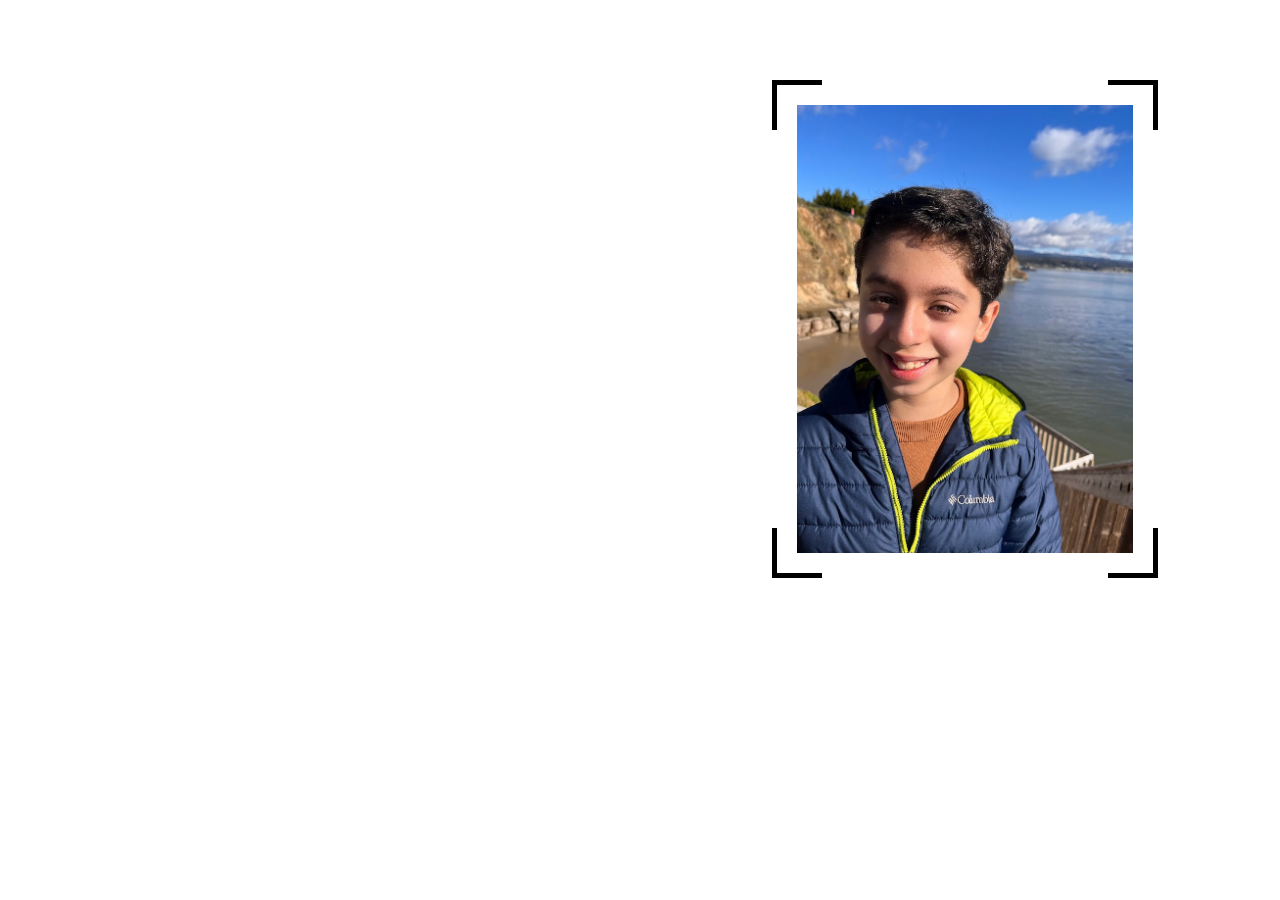
==== index.html @ b419989b "stuff" ====
<!DOCTYPE html>
<html lang="en">

<head>
    <meta charset="UTF-8">
    <meta name="viewport" content="width=device-width, initial-scale=1.0">
    <title>Document</title>
    <style>

        /* ---------------------ANIMATIONS------------------------ */

        @keyframes fadeInUp {
            0% {
                opacity: 0;
                transform: translateY(60px);
            }
            100% {
                opacity: 1;
                transform: translateY(0);
            }
        }

        /* For the animation, you can use this... */

        /* h1 {
            opacity: 0;
            transform: translateY(60px);
            animation: fadeInUp 1s cubic-bezier(0.77, 0, 0.175, 1) forwards;
        }

        h3, h4, h2 {
            opacity: 0;
            transform: translateY(60px);
            animation: fadeInUp 1s cubic-bezier(0.77, 0, 0.175, 1) forwards;
            animation-delay: 0.2s;
        } */

        /* ...or this. */
        /* Remember to keep one in comments, or they will both run! */

        h1 {
            opacity: 0;
            transform: translateY(60px);
            animation: fadeInUp 1s cubic-bezier(0.77, 0, 0.175, 1) forwards;
        }

        h3 {
            opacity: 0;
            transform: translateY(60px);
            animation: fadeInUp 1s cubic-bezier(0.77, 0, 0.175, 1) forwards;
            animation-delay: 0.2s;
        }

        h4 {
            opacity: 0;
            transform: translateY(60px);
            animation: fadeInUp 1s cubic-bezier(0.77, 0, 0.175, 1) forwards;
            animation-delay: 0.4s;
        }

        h2 {
            opacity: 0;
            transform: translateY(60px);
            animation: fadeInUp 1s cubic-bezier(0.77, 0, 0.175, 1) forwards;
            animation-delay: 0.4s;
        }

        /* ---------------------FONT FACE INITIALIZING------------------------ */

        @font-face {
            font-family: 'Gyst';
            src: url('/src/fonts/Gyst-Regular.otf') format('opentype');
            font-weight: normal;
            font-style: normal;
        }

        @font-face {
            font-family: 'Gyst';
            src: url('/src/fonts/Gyst-Bold.otf') format('opentype');
            font-weight: bold;
            font-style: normal;
        }

        @font-face {
            font-family: 'Gyst';
            src: url('/src/fonts/Gyst-BoldItalic.otf') format('opentype');
            font-weight: bold;
            font-style: italic;
        }

        @font-face {
            font-family: 'Gyst';
            src: url('/src/fonts/Gyst-Italic.otf') format('opentype');
            font-weight: normal;
            font-style: italic;
        }

        @font-face {
            font-family: 'Gyst';
            src: url('/src/fonts/Gyst-Light.otf') format('opentype');
            font-weight: lighter;
            font-style: normal;
        }

        @font-face {
            font-family: 'Gyst';
            src: url('/src/fonts/Gyst-LightItalic.otf') format('opentype');
            font-weight: lighter;
            font-style: italic;
        }

        @font-face {
            font-family: 'Gyst';
            src: url('/src/fonts/Gyst-Medium.otf') format('opentype');
            font-weight: 500;
            font-style: normal;
        }

        @font-face {
            font-family: 'Gyst';
            src: url('/src/fonts/Gyst-MediumItalic.otf') format('opentype');
            font-weight: 500;
            font-style: italic;
        }

        @font-face {
            font-family: 'Poppins';
            src: url('/src/fonts/Poppins-Regular.ttf') format('truetype');
            font-weight: normal;
            font-style: normal;
        }

        /* ---------------------STYLES------------------------ */

        h2 {
            font-family: 'Poppins';
            font-weight: lighter;
            font-size: 20px;
            margin-left: 5vw;
            margin-top: -20px;
            width: 50vw;
        }

        h1 {
            font-family: 'Gyst';
            font-weight: bolder;
            font-size: 90px;
            margin-left: 5vw;
        }

        h3 {
            font-family: 'Gyst';
            font-weight: medium;
            font-size: 20px;
            margin-left: 5vw;
            margin-top: -60px;
            margin-bottom: 40px;
        }

        h4 {
            font-family: 'Gyst';
            font-weight: lighter;
            font-style: italic;
            font-size: 20px;
            margin-left: 5vw;
            margin-top: -20px;
            margin-bottom: 25px;
        }

        img {
            --s: 50px;
            /* the size on the corner */
            --t: 5px;
            /* the thickness of the border */
            --g: 20px;
            /* the gap between the border and image */

            padding: calc(var(--g) + var(--t));
            outline: var(--t) solid #000000;
            /* the color here */
            outline-offset: calc(-1*var(--t));
            mask:
                conic-gradient(at var(--s) var(--s), #0000 75%, #000 0) 0 0/calc(100% - var(--s)) calc(100% - var(--s)),
                linear-gradient(#000 0 0) content-box;
            transition: .4s;
        }


        body {
            overflow-x: hidden;
        }

        ::-webkit-scrollbar {
            display: none;
        }

        #main {
            display: flex;
            justify-content: space-between;
            align-items: center;
            margin: 0;
            flex-direction: row;
        }

        /* ---------------------SIZE-BASED ADJUSTMENTS------------------------ */

        @media (max-width: 600px) {
            #main {
                flex-direction: column;
            }

            h2 {
                width: 85vw;
            }

            img {
                margin-left: 10vw;
                margin-top: 5vh;
            }
        }

        @media (min-width: 600px) {
            img:hover {
                outline-offset: calc(var(--g)/-1);
            }

            body{
                overflow-y: hidden;
            }

            img {
                margin-top: 22vh;
                margin-bottom: 20vh;
                height: 60vh;
                margin-left: 60px;
            }

            #main {
                margin-top: -14vh;
            }

            #text {
                margin-top: -20px;
            }
        }

                /* ---------------------STYLES THAT NEED OVERRIDING------------------------ */

        img {
            width: 60%;
            height: 60%;
            border-radius: 0px;
        }
    </style>
</head>

<body>
    <div id="main">
        <div id="text"  class="animate">
            <h1>Ayaan Grover</h1>
            <!-- <h3>/a 'ja:n 'groovər/</h3> -->

            <h3>/'uh-yaaan 'grow-vur/</h3>

            <h4>noun</h4>
            <h2>A 7th-grade student at the Harker School who is passionate about cricket, coding, swimming, and chess.
                These interests help the "Ayaan" develop physically, intellectually, and creatively as it progresses
                through middle school and beyond.</h2>
        </div>
        <div id="image">
            <a href="https://bento.me/ayaangrover"><img src="/src/images/IMG_0049.jpg" alt="Ayaan Grover"></a>
        </div>
    </div>
</body>

</html>
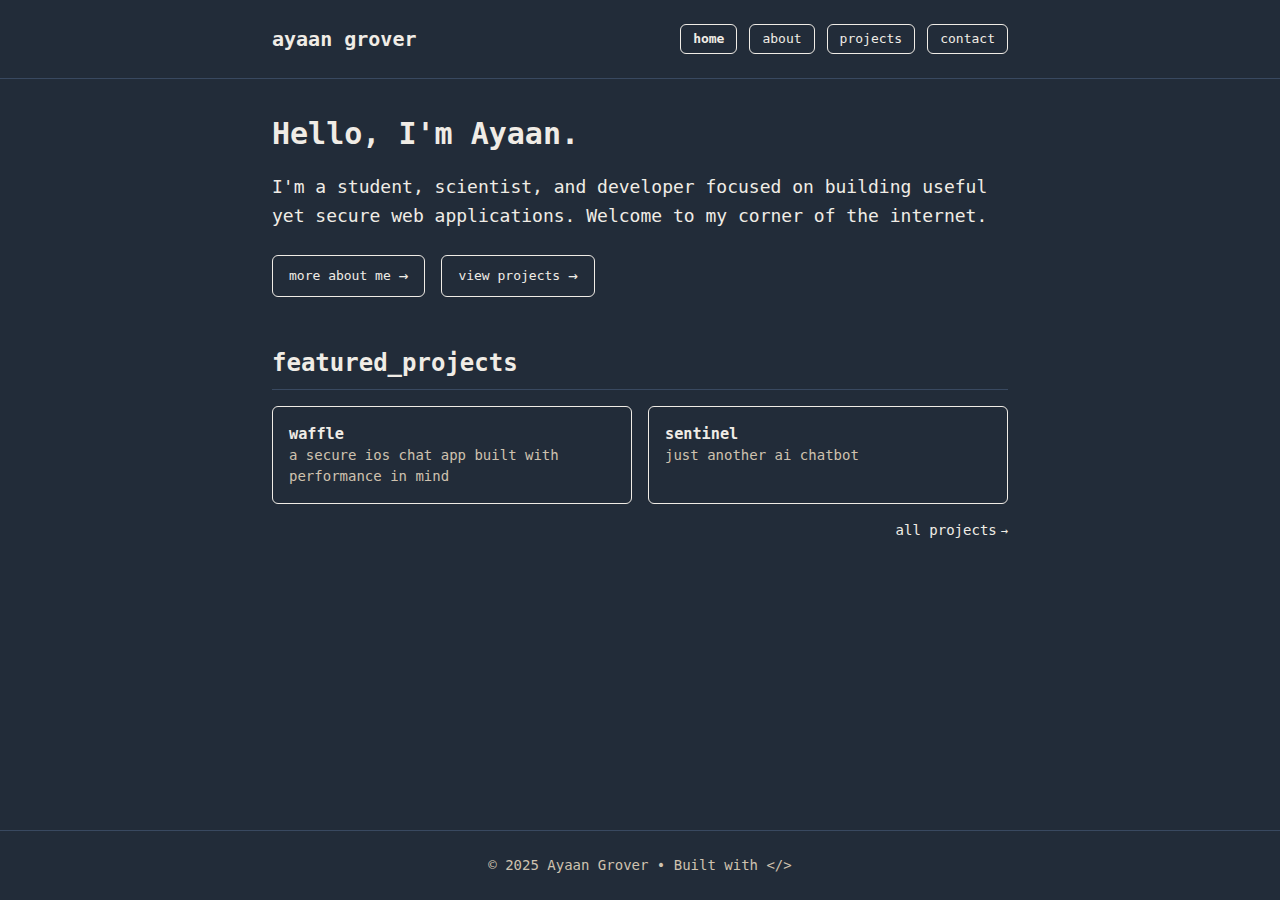
==== commit cc48e078: "add new site" ====
--- a/index.html
+++ b/index.html
@@ -1,276 +1,74 @@
 <!DOCTYPE html>
 <html lang="en">
+<head>
+  <meta charset="UTF-8">
+  <meta name="viewport" content="width=device-width, initial-scale=1.0">
+  <title>Ayaan Grover</title>
+  <link rel="stylesheet" href="styles.css">
+</head>
+<body class="dark">
+  <header class="site-header">
+    <div class="container">
+      <div class="header-content">
+        <h1 class="site-title">ayaan grover</h1>
+        <nav class="site-nav">
+          <a href="index.html" class="nav-link active">home</a>
+          <a href="about.html" class="nav-link">about</a>
+          <a href="projects.html" class="nav-link">projects</a>
+          <a href="contact.html" class="nav-link">contact</a>
+        </nav>
+      </div>
+    </div>
+  </header>
 
-<head>
-    <meta charset="UTF-8">
-    <meta name="viewport" content="width=device-width, initial-scale=1.0">
-    <title>Document</title>
-    <style>
+  <main>
+    <div class="container">
+      <div class="space-y-12">
+        <section class="space-y-4">
+          <h2 class="text-3xl font-bold">Hello, I'm Ayaan.</h2>
+          <p class="text-lg leading-relaxed">
+            I'm a student, scientist, and developer focused on building useful yet secure web applications. Welcome to my corner of the
+            internet.
+          </p>
+          <div class="flex gap-4 pt-2">
+            <a href="about.html" class="button">
+              more about me <span class="icon">→</span>
+            </a>
+            <a href="projects.html" class="button">
+              view projects <span class="icon">→</span>
+            </a>
+          </div>
+        </section>
 
-        /* ---------------------ANIMATIONS------------------------ */
+        <section class="space-y-4">
+          <h2 class="section-title">featured_projects</h2>
+          <div class="grid-2">
+            <a href="project-one.html" class="card">
+              <h3 class="font-bold">waffle</h3>
+              <p class="text-sm text-muted-foreground">a secure ios chat app built with performance in mind</p>
+            </a>
+            <a href="project-two.html" class="card">
+              <h3 class="font-bold">sentinel</h3>
+              <p class="text-sm text-muted-foreground">just another ai chatbot</p>
+            </a>
+          </div>
+          <div class="text-right">
+            <a href="projects.html" class="link-with-icon">
+              all projects <span class="icon-small">→</span>
+            </a>
+          </div>
+        </section>
+      </div>
+    </div>
+  </main>
 
-        @keyframes fadeInUp {
-            0% {
-                opacity: 0;
-                transform: translateY(60px);
-            }
-            100% {
-                opacity: 1;
-                transform: translateY(0);
-            }
-        }
+  <footer class="site-footer">
+    <div class="container">
+      <p>
+        © 2025 Ayaan Grover • Built with &lt;/&gt; 
+      </p>
+    </div>
+  </footer>
+</body>
+</html>
 
-        /* For the animation, you can use this... */
-
-        /* h1 {
-            opacity: 0;
-            transform: translateY(60px);
-            animation: fadeInUp 1s cubic-bezier(0.77, 0, 0.175, 1) forwards;
-        }
-
-        h3, h4, h2 {
-            opacity: 0;
-            transform: translateY(60px);
-            animation: fadeInUp 1s cubic-bezier(0.77, 0, 0.175, 1) forwards;
-            animation-delay: 0.2s;
-        } */
-
-        /* ...or this. */
-        /* Remember to keep one in comments, or they will both run! */
-
-        h1 {
-            opacity: 0;
-            transform: translateY(60px);
-            animation: fadeInUp 1s cubic-bezier(0.77, 0, 0.175, 1) forwards;
-        }
-
-        h3 {
-            opacity: 0;
-            transform: translateY(60px);
-            animation: fadeInUp 1s cubic-bezier(0.77, 0, 0.175, 1) forwards;
-            animation-delay: 0.2s;
-        }
-
-        h4 {
-            opacity: 0;
-            transform: translateY(60px);
-            animation: fadeInUp 1s cubic-bezier(0.77, 0, 0.175, 1) forwards;
-            animation-delay: 0.4s;
-        }
-
-        h2 {
-            opacity: 0;
-            transform: translateY(60px);
-            animation: fadeInUp 1s cubic-bezier(0.77, 0, 0.175, 1) forwards;
-            animation-delay: 0.4s;
-        }
-
-        /* ---------------------FONT FACE INITIALIZING------------------------ */
-
-        @font-face {
-            font-family: 'Gyst';
-            src: url('/src/fonts/Gyst-Regular.otf') format('opentype');
-            font-weight: normal;
-            font-style: normal;
-        }
-
-        @font-face {
-            font-family: 'Gyst';
-            src: url('/src/fonts/Gyst-Bold.otf') format('opentype');
-            font-weight: bold;
-            font-style: normal;
-        }
-
-        @font-face {
-            font-family: 'Gyst';
-            src: url('/src/fonts/Gyst-BoldItalic.otf') format('opentype');
-            font-weight: bold;
-            font-style: italic;
-        }
-
-        @font-face {
-            font-family: 'Gyst';
-            src: url('/src/fonts/Gyst-Italic.otf') format('opentype');
-            font-weight: normal;
-            font-style: italic;
-        }
-
-        @font-face {
-            font-family: 'Gyst';
-            src: url('/src/fonts/Gyst-Light.otf') format('opentype');
-            font-weight: lighter;
-            font-style: normal;
-        }
-
-        @font-face {
-            font-family: 'Gyst';
-            src: url('/src/fonts/Gyst-LightItalic.otf') format('opentype');
-            font-weight: lighter;
-            font-style: italic;
-        }
-
-        @font-face {
-            font-family: 'Gyst';
-            src: url('/src/fonts/Gyst-Medium.otf') format('opentype');
-            font-weight: 500;
-            font-style: normal;
-        }
-
-        @font-face {
-            font-family: 'Gyst';
-            src: url('/src/fonts/Gyst-MediumItalic.otf') format('opentype');
-            font-weight: 500;
-            font-style: italic;
-        }
-
-        @font-face {
-            font-family: 'Poppins';
-            src: url('/src/fonts/Poppins-Regular.ttf') format('truetype');
-            font-weight: normal;
-            font-style: normal;
-        }
-
-        /* ---------------------STYLES------------------------ */
-
-        h2 {
-            font-family: 'Poppins';
-            font-weight: lighter;
-            font-size: 20px;
-            margin-left: 5vw;
-            margin-top: -20px;
-            width: 50vw;
-        }
-
-        h1 {
-            font-family: 'Gyst';
-            font-weight: bolder;
-            font-size: 90px;
-            margin-left: 5vw;
-        }
-
-        h3 {
-            font-family: 'Gyst';
-            font-weight: medium;
-            font-size: 20px;
-            margin-left: 5vw;
-            margin-top: -60px;
-            margin-bottom: 40px;
-        }
-
-        h4 {
-            font-family: 'Gyst';
-            font-weight: lighter;
-            font-style: italic;
-            font-size: 20px;
-            margin-left: 5vw;
-            margin-top: -20px;
-            margin-bottom: 25px;
-        }
-
-        img {
-            --s: 50px;
-            /* the size on the corner */
-            --t: 5px;
-            /* the thickness of the border */
-            --g: 20px;
-            /* the gap between the border and image */
-
-            padding: calc(var(--g) + var(--t));
-            outline: var(--t) solid #000000;
-            /* the color here */
-            outline-offset: calc(-1*var(--t));
-            mask:
-                conic-gradient(at var(--s) var(--s), #0000 75%, #000 0) 0 0/calc(100% - var(--s)) calc(100% - var(--s)),
-                linear-gradient(#000 0 0) content-box;
-            transition: .4s;
-        }
-
-
-        body {
-            overflow-x: hidden;
-        }
-
-        ::-webkit-scrollbar {
-            display: none;
-        }
-
-        #main {
-            display: flex;
-            justify-content: space-between;
-            align-items: center;
-            margin: 0;
-            flex-direction: row;
-        }
-
-        /* ---------------------SIZE-BASED ADJUSTMENTS------------------------ */
-
-        @media (max-width: 600px) {
-            #main {
-                flex-direction: column;
-            }
-
-            h2 {
-                width: 85vw;
-            }
-
-            img {
-                margin-left: 10vw;
-                margin-top: 5vh;
-            }
-        }
-
-        @media (min-width: 600px) {
-            img:hover {
-                outline-offset: calc(var(--g)/-1);
-            }
-
-            body{
-                overflow-y: hidden;
-            }
-
-            img {
-                margin-top: 22vh;
-                margin-bottom: 20vh;
-                height: 60vh;
-                margin-left: 60px;
-            }
-
-            #main {
-                margin-top: -14vh;
-            }
-
-            #text {
-                margin-top: -20px;
-            }
-        }
-
-                /* ---------------------STYLES THAT NEED OVERRIDING------------------------ */
-
-        img {
-            width: 60%;
-            height: 60%;
-            border-radius: 0px;
-        }
-    </style>
-</head>
-
-<body>
-    <div id="main">
-        <div id="text"  class="animate">
-            <h1>Ayaan Grover</h1>
-            <!-- <h3>/a 'ja:n 'groovər/</h3> -->
-
-            <h3>/'uh-yaaan 'grow-vur/</h3>
-
-            <h4>noun</h4>
-            <h2>A 7th-grade student at the Harker School who is passionate about cricket, coding, swimming, and chess.
-                These interests help the "Ayaan" develop physically, intellectually, and creatively as it progresses
-                through middle school and beyond.</h2>
-        </div>
-        <div id="image">
-            <a href="https://bento.me/ayaangrover"><img src="/src/images/IMG_0049.jpg" alt="Ayaan Grover"></a>
-        </div>
-    </div>
-</body>
-
-</html>--- a/styles.css
+++ b/styles.css
@@ -0,0 +1,441 @@
+/* Base styles */
+:root {
+  --background: hsl(36, 25%, 95%);
+  --foreground: hsl(215, 25%, 27%);
+  --muted: hsl(215, 25%, 27%);
+  --muted-foreground: hsl(215, 25%, 40%);
+  --border: hsl(215, 25%, 65%);
+  --ring: hsl(215, 25%, 27%);
+}
+
+.dark {
+  --background: hsl(215, 25%, 18%);
+  --foreground: hsl(36, 25%, 92%);
+  --muted: hsl(36, 25%, 92%);
+  --muted-foreground: hsl(36, 25%, 75%);
+  --border: hsl(215, 25%, 30%);
+  --ring: hsl(36, 25%, 92%);
+}
+
+* {
+  margin: 0;
+  padding: 0;
+  box-sizing: border-box;
+  border-color: var(--border);
+}
+
+body {
+  background-color: var(--background);
+  color: var(--foreground);
+  font-family: monospace;
+  min-height: 100vh;
+  display: flex;
+  flex-direction: column;
+  line-height: 1.5;
+}
+
+a {
+  color: inherit;
+  text-decoration: none;
+}
+
+/* Layout */
+.container {
+  max-width: 768px;
+  margin: 0 auto;
+  padding: 0 1rem;
+}
+
+main {
+  flex: 1;
+}
+
+/* Header */
+.site-header {
+  padding: 1.5rem 0;
+  border-bottom: 1px solid var(--border);
+  margin-bottom: 2rem;
+}
+
+.header-content {
+  display: flex;
+  flex-direction: column;
+  justify-content: space-between;
+  align-items: center;
+  gap: 1rem;
+}
+
+@media (min-width: 640px) {
+  .header-content {
+    flex-direction: row;
+  }
+}
+
+.site-title {
+  font-size: 1.25rem;
+  font-weight: bold;
+}
+
+.site-nav {
+  display: flex;
+  align-items: center;
+  gap: 0.75rem;
+}
+
+.nav-link {
+  padding: 0.25rem 0.75rem;
+  border: 1px solid var(--muted);
+  border-radius: 0.375rem;
+  transition: background-color 0.2s;
+}
+
+.nav-link:hover {
+  background-color: rgba(var(--muted), 0.3);
+}
+
+.nav-link.active {
+  background-color: rgba(var(--muted), 0.3);
+  font-weight: bold;
+}
+
+/* Footer */
+.site-footer {
+  margin-top: 4rem;
+  padding: 1.5rem 0;
+  border-top: 1px solid var(--border);
+  text-align: center;
+  font-size: 0.875rem;
+  color: var(--muted-foreground);
+}
+
+.site-footer a {
+  text-decoration: underline;
+}
+
+/* Typography */
+.text-3xl {
+  font-size: 1.875rem;
+}
+
+.text-2xl {
+  font-size: 1.5rem;
+}
+
+.text-xl {
+  font-size: 1.25rem;
+}
+
+.text-lg {
+  font-size: 1.125rem;
+}
+
+.text-sm {
+  font-size: 0.875rem;
+}
+
+.text-xs {
+  font-size: 0.75rem;
+}
+
+.font-bold {
+  font-weight: bold;
+}
+
+.text-muted-foreground {
+  color: var(--muted-foreground);
+}
+
+.leading-relaxed {
+  line-height: 1.625;
+}
+
+.underline {
+  text-decoration: underline;
+}
+
+.whitespace-pre-line {
+  white-space: pre-line;
+}
+
+/* Spacing */
+.space-y-12 > * + * {
+  margin-top: 3rem;
+}
+
+.space-y-8 > * + * {
+  margin-top: 2rem;
+}
+
+.space-y-6 > * + * {
+  margin-top: 1.5rem;
+}
+
+.space-y-4 > * + * {
+  margin-top: 1rem;
+}
+
+.space-y-2 > * + * {
+  margin-top: 0.5rem;
+}
+
+.mb-8 {
+  margin-bottom: 2rem;
+}
+
+.mb-6 {
+  margin-bottom: 1.5rem;
+}
+
+.mb-4 {
+  margin-bottom: 1rem;
+}
+
+.mb-3 {
+  margin-bottom: 0.75rem;
+}
+
+.mb-2 {
+  margin-bottom: 0.5rem;
+}
+
+.mb-1 {
+  margin-bottom: 0.25rem;
+}
+
+.mt-12 {
+  margin-top: 3rem;
+}
+
+.mt-2 {
+  margin-top: 0.5rem;
+}
+
+.pb-2 {
+  padding-bottom: 0.5rem;
+}
+
+.pt-2 {
+  padding-top: 0.5rem;
+}
+
+.gap-4 {
+  gap: 1rem;
+}
+
+.gap-3 {
+  gap: 0.75rem;
+}
+
+.gap-2 {
+  gap: 0.5rem;
+}
+
+.gap-1 {
+  gap: 0.25rem;
+}
+
+/* Components */
+.section-title {
+  font-size: 1.5rem;
+  font-weight: bold;
+  border-bottom: 1px solid var(--border);
+  padding-bottom: 0.5rem;
+}
+
+.button {
+  padding: 0.5rem 1rem;
+  border: 1px solid var(--muted);
+  border-radius: 0.375rem;
+  display: inline-flex;
+  align-items: center;
+  gap: 0.5rem;
+  transition: background-color 0.2s;
+}
+
+.button:hover {
+  background-color: rgba(var(--muted), 0.3);
+}
+
+.button-small {
+  padding: 0.25rem 0.75rem;
+  border: 1px solid var(--muted);
+  border-radius: 0.375rem;
+  display: inline-flex;
+  align-items: center;
+  gap: 0.5rem;
+  transition: background-color 0.2s;
+}
+
+.button-small:hover {
+  background-color: rgba(var(--muted), 0.3);
+}
+
+.card {
+  display: block;
+  padding: 1rem;
+  border: 1px solid var(--muted);
+  border-radius: 0.375rem;
+  transition: background-color 0.2s;
+}
+
+.card:hover {
+  background-color: rgba(var(--muted), 0.3);
+}
+
+.project-card {
+  display: block;
+  padding: 1rem;
+  border: 1px solid var(--muted);
+  border-radius: 0.375rem;
+  transition: background-color 0.2s;
+}
+
+.project-card:hover {
+  background-color: rgba(var(--muted), 0.3);
+}
+
+.project-header {
+  display: flex;
+  justify-content: space-between;
+  align-items: flex-start;
+  margin-bottom: 0.5rem;
+}
+
+.contact-card {
+  padding: 1rem;
+  border: 1px solid var(--muted);
+  border-radius: 0.375rem;
+}
+
+.contact-header {
+  display: flex;
+  align-items: center;
+  gap: 0.75rem;
+  margin-bottom: 0.5rem;
+}
+
+.back-link {
+  display: inline-flex;
+  align-items: center;
+  gap: 0.25rem;
+  font-size: 0.875rem;
+  margin-bottom: 1rem;
+}
+
+.back-link:hover {
+  text-decoration: underline;
+}
+
+.project-title-container {
+  display: flex;
+  justify-content: space-between;
+  align-items: flex-start;
+  margin-bottom: 1.5rem;
+}
+
+.project-summary {
+  padding: 1rem;
+  border: 1px solid var(--muted);
+  border-radius: 0.375rem;
+  background-color: rgba(var(--muted), 0.1);
+}
+
+.project-links {
+  display: flex;
+  gap: 1rem;
+}
+
+.tag-container {
+  display: flex;
+  flex-wrap: wrap;
+  gap: 0.5rem;
+}
+
+.tag {
+  font-size: 0.75rem;
+  padding: 0.25rem 0.5rem;
+  background-color: rgba(var(--muted), 0.2);
+  border-radius: 0.25rem;
+}
+
+.feature-list {
+  list-style-type: disc;
+  padding-left: 1.25rem;
+  margin-top: 0.5rem;
+}
+
+.feature-list li {
+  margin-bottom: 0.5rem;
+}
+
+.skills-grid {
+  display: grid;
+  grid-template-columns: repeat(2, 1fr);
+  gap: 0.75rem;
+}
+
+@media (min-width: 640px) {
+  .skills-grid {
+    grid-template-columns: repeat(3, 1fr);
+  }
+}
+
+.skill-tag {
+  padding: 0.5rem;
+  border: 1px solid var(--muted);
+  border-radius: 0.375rem;
+  text-align: center;
+  font-size: 0.875rem;
+}
+
+.grid-2 {
+  display: grid;
+  gap: 1rem;
+}
+
+@media (min-width: 640px) {
+  .grid-2 {
+    grid-template-columns: repeat(2, 1fr);
+  }
+}
+
+.flex {
+  display: flex;
+}
+
+.text-right {
+  text-align: right;
+}
+
+.link-with-icon {
+  display: inline-flex;
+  align-items: center;
+  gap: 0.25rem;
+  font-size: 0.875rem;
+}
+
+.link-with-icon:hover {
+  text-decoration: underline;
+}
+
+.icon {
+  font-size: 1rem;
+}
+
+.icon-small {
+  font-size: 0.75rem;
+}
+
+.not-found {
+  display: flex;
+  flex-direction: column;
+  align-items: center;
+  justify-content: center;
+  text-align: center;
+  padding: 5rem 0;
+}
+
+.text-6xl {
+  font-size: 3.75rem;
+}
+
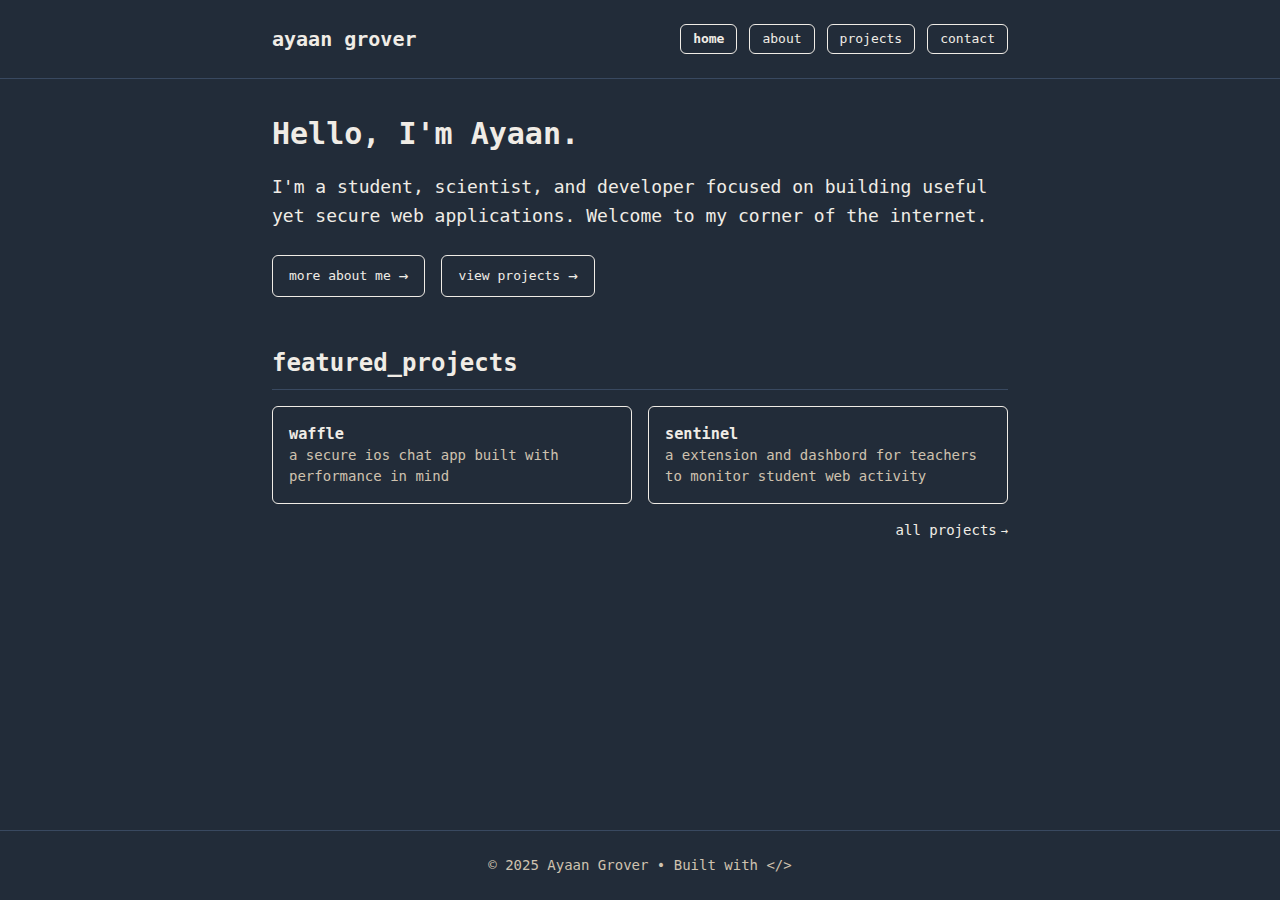
==== commit 721c7f05: "Update index.html" ====
--- a/index.html
+++ b/index.html
@@ -43,13 +43,13 @@
         <section class="space-y-4">
           <h2 class="section-title">featured_projects</h2>
           <div class="grid-2">
-            <a href="project-one.html" class="card">
+            <a href="waffle.html" class="card">
               <h3 class="font-bold">waffle</h3>
               <p class="text-sm text-muted-foreground">a secure ios chat app built with performance in mind</p>
             </a>
-            <a href="project-two.html" class="card">
+            <a href="sentinel.html" class="card">
               <h3 class="font-bold">sentinel</h3>
-              <p class="text-sm text-muted-foreground">just another ai chatbot</p>
+              <p class="text-sm text-muted-foreground">a extension and dashbord for teachers to monitor student web activity</p>
             </a>
           </div>
           <div class="text-right">
